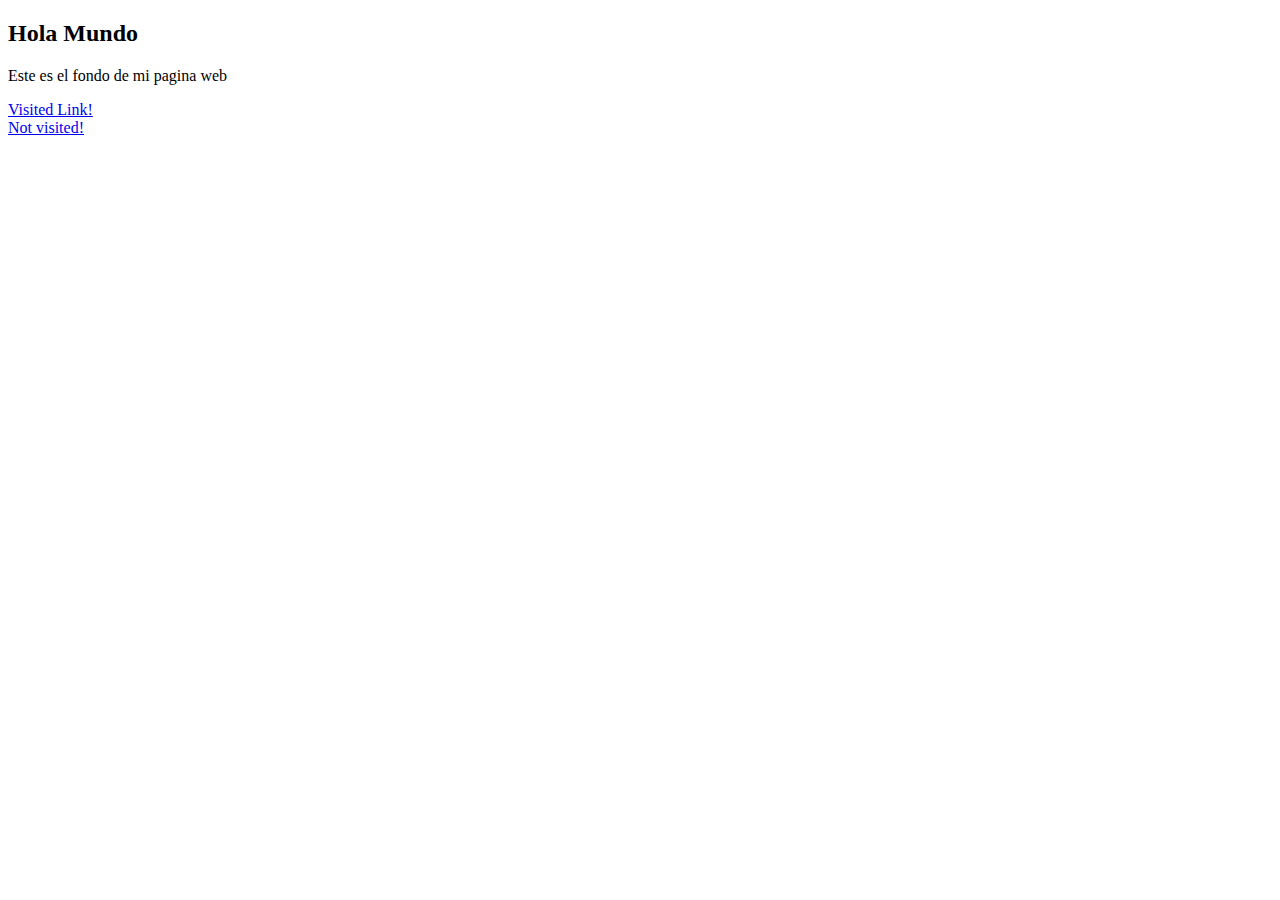
==== index.html @ 6adc0764 "Create index.html" ====
<!DOCTYPE html>
<html>
<head>
        <link rel="stylesheet" href="estilos/style.css">
</head>
<body>

<div id="example3">
  <div id="text">
  <h2>Hola Mundo</h2>
  <p>Este es el fondo de mi pagina web</p>
    </div>
</div>

<div>
  <a href="https://www.gorillaz.com/" target="_blank">
    Visited Link!</a><br>

  <a href="https://www.abc.net.au/news/2022-06-30/cricket-australia-responds-to-seven-network-court-action/101198646" target="_blank">Not visited!</a>

</div>

<div class="my_div"></div>

<div class="my_div2"></div>

</body>
</html>
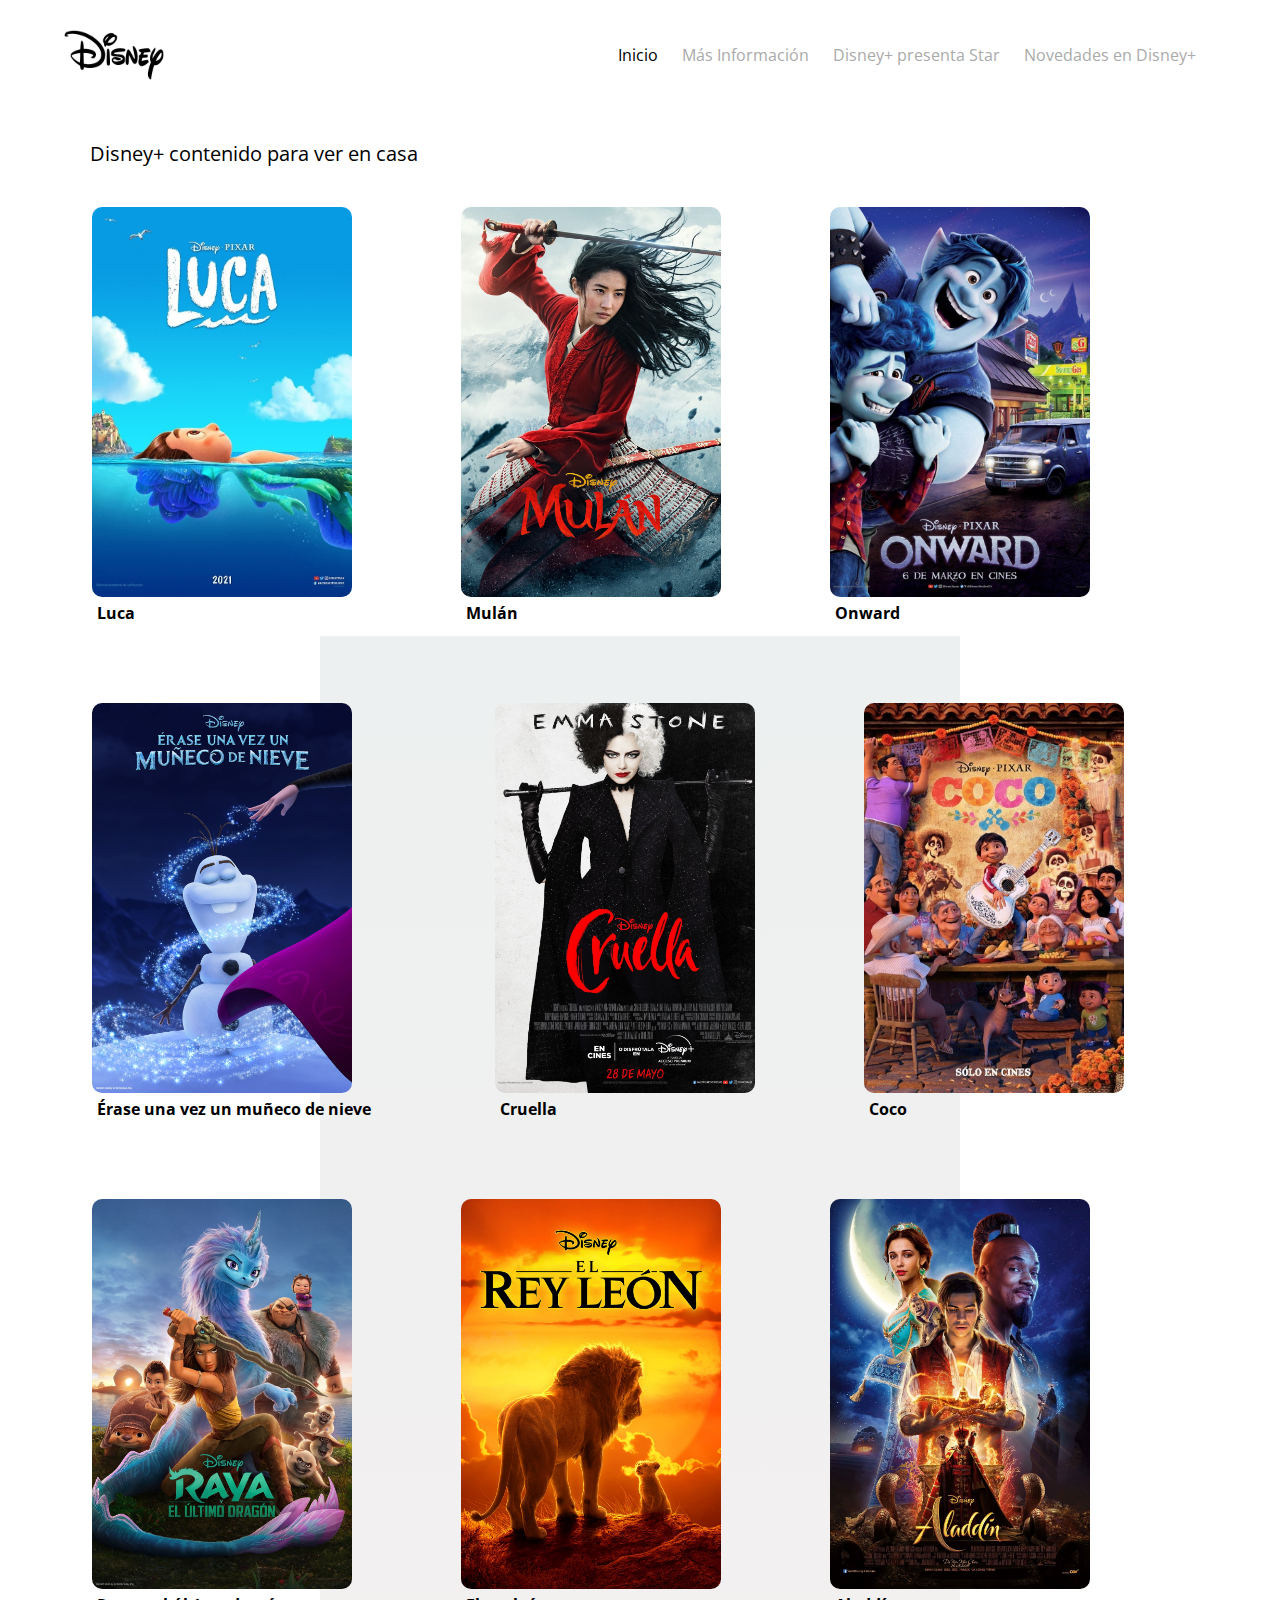
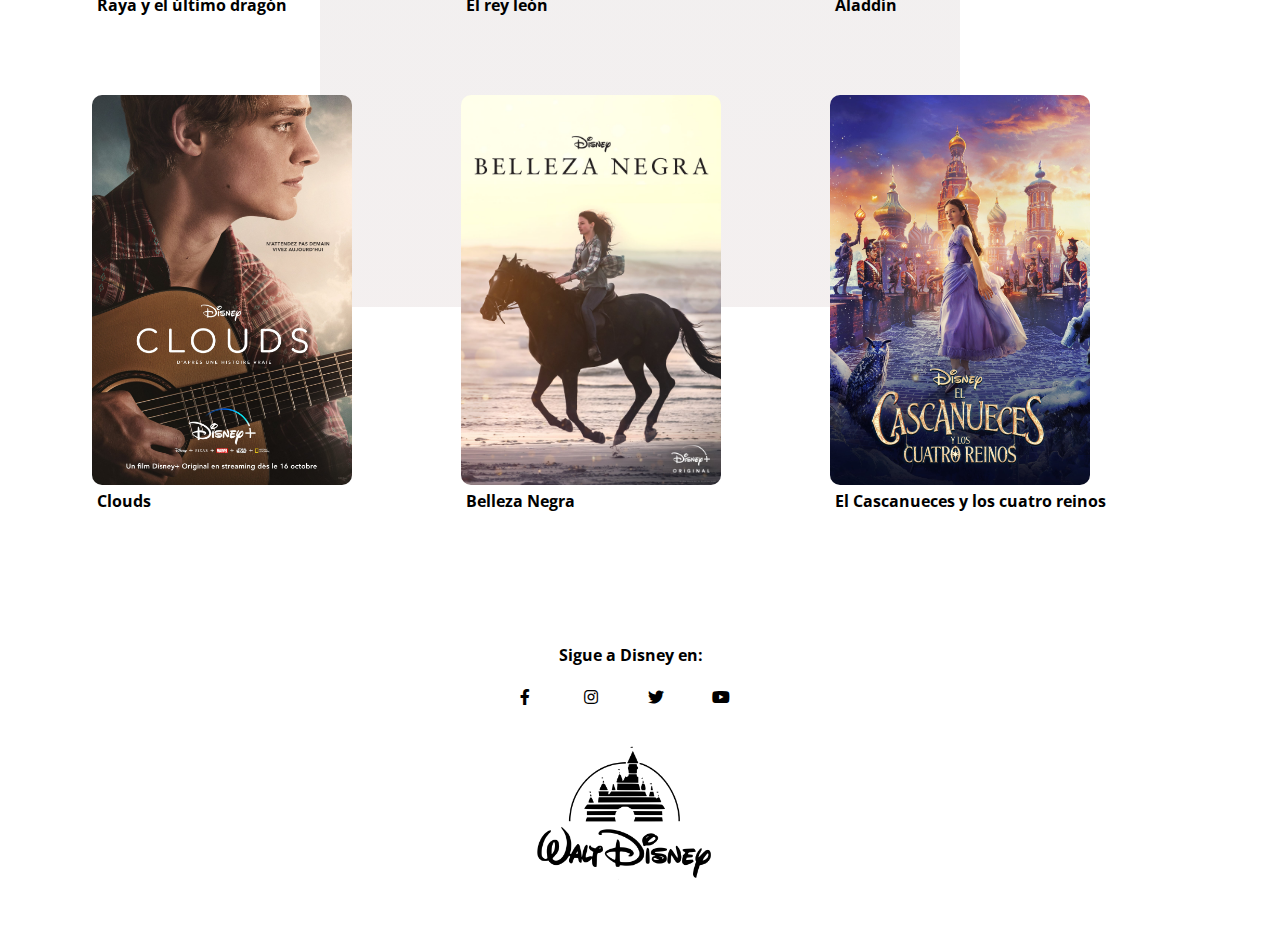
==== commit 99a4a3a1: "Add files via upload" ====
--- a/index.html
+++ b/index.html
@@ -1,28 +1,118 @@
-<!DOCTYPE html>
-<html>
-<head>
-        <link rel="stylesheet" href="estilos/style.css">
-</head>
-<body>
-
-<div id="example3">
-  <div id="text">
-  <h2>Hola Mundo</h2>
-  <p>Este es el fondo de mi pagina web</p>
-    </div>
-</div>
-
-<div>
-  <a href="https://www.gorillaz.com/" target="_blank">
-    Visited Link!</a><br>
-
-  <a href="https://www.abc.net.au/news/2022-06-30/cricket-australia-responds-to-seven-network-court-action/101198646" target="_blank">Not visited!</a>
-
-</div>
-
-<div class="my_div"></div>
-
-<div class="my_div2"></div>
-
-</body>
-</html>
+<!DOCTYPE html>
+<html lang="es">
+<head>
+	<meta charset="UTF-8">
+	<meta name="viewport" content="width=device-width, initial-scale=1.0">
+	<link rel="stylesheet" href="css/estilos.css">
+	<link href="https://fonts.googleapis.com/css2?family=Bebas+Neue&family=Open+Sans:wght@400;600&display=swap" rel="stylesheet"> 
+	<link rel="stylesheet" href="https://cdnjs.cloudflare.com/ajax/libs/font-awesome/5.10.2/css/all.css">
+	<!--AUTOR: FABIO GAMALIEL SEPA MORA
+	CARRERA: SOFTWARE
+-->
+	<title>Películas de Disney</title>
+</head>
+<body>
+	<header>
+		<div class="contenedor">
+			<img src="img/disney2.png" alt="">
+			<nav>
+				<a href="index.html" class="activo">Inicio</a>
+				<a href="https://www.disneyplus.com/es-ec?cid=DTCI-Synergy-DDN-Site-Acquisition-ESSustain-ES-DisneyPlus-DisneyPlus-ES-NavLink-Disney.es_Sustain_navbar-NA">Más Información</a>
+				<a href="https://disney.es/disney-plus-star">Disney+ presenta Star</a>
+				<a href="https://disney.es/que-ver-en-disney-plus-en-julio-2022">Novedades en Disney+</a>
+			</nav>
+		</div>
+	</header>
+    <div class="titulo">
+		Disney+ contenido para ver en casa 
+    </div>
+
+	<div class="peliculas">
+		<div class="peli">
+			<a style="text-decoration:none" href="templates/Luca.html">
+				<img src="img/1.jpg">
+				<h3 class="nombre">Luca</h3>
+			</a>
+		</div>
+		<div class="peli">
+			<a style="text-decoration:none" href="templates/Mulan.html">
+			    <img src="img/2.jpg">
+			    <h3 class="nombre">Mulán</h3>
+		    </a>
+		</div>
+		<div class="peli">
+			<a style="text-decoration:none" href="templates/Onward.html">
+				<img src="img/3.jpg">
+				<h3 class="nombre">Onward</h3>
+			</a>
+		</div>
+		<div class="peli">
+			<a style="text-decoration:none" href="templates/MuñecoNieve.html">
+				<img src="img/4.jpg">
+				<h3 class="nombre">Érase una vez un muñeco de nieve</h3>
+			</a>
+		</div>
+		<div class="peli">
+			<a style="text-decoration:none" href="templates/Cruella.html">
+				<img src="img/5.jpg">
+				<h3 class="nombre">Cruella</h3>
+			</a>
+		</div>
+		<div class="peli">
+			<a style="text-decoration:none" href="templates/Coco.html">
+				<img src="img/6.jpg">
+				<h3 class="nombre">Coco</h3>
+			</a>
+		</div>
+		<div class="peli">
+			<a style="text-decoration:none" href="templates/Raya.html">
+				<img src="img/7.jpg">
+				<h3 class="nombre">Raya y el último dragón</h3>
+			</a>
+		</div>
+		<div class="peli">
+			<a style="text-decoration:none" href="templates/ReyLeon.html">
+				<img src="img/8.jpg">
+				<h3 class="nombre">El rey león</h3>
+			</a>
+		</div>
+		<div class="peli">
+			<a style="text-decoration:none" href="templates/Aladdín.html">
+				<img src="img/9.jpg">
+				<h3 class="nombre">Aladdín</h3>
+			</a>
+		</div>
+		<div class="peli">
+			<a style="text-decoration:none" href="templates/Clouds.html">
+				<img src="img/10.jpg">
+				<h3 class="nombre">Clouds</h3>
+			</a>
+		</div>
+		<div class="peli">
+			<a style="text-decoration:none" href="templates/BellezaNegra.html"> 
+				<img src="img/11.jpg">
+				<h3 class="nombre">Belleza Negra</h3>	
+			</a>
+		</div>
+		<div class="peli">
+			<a style="text-decoration:none" href="templates/Cascanueces.html"> 
+				<img src="img/12.jpg">
+				<h3 class="nombre">El Cascanueces y los cuatro reinos</h3>
+			</a>
+		</div>
+	</div>
+
+	<footer class="pie">
+		<div class="social-networks">
+			<h3 class="seguir">Sigue a Disney en:</h3>
+			<a href="https://www.facebook.com/Disney" class="facebook"><i class="fab fa-facebook-f"></i></a>
+			<a href="https://www.instagram.com/disney/?fbclid=IwAR00NtNCt5q-VRu5GfePNlV9cIYCcRZRZ7cyBr2Y8-zN4H1AwMSTF_XSarM" class="instagram"><i class="fab fa-instagram"></i></a>
+			<a href="https://twitter.com/DisneySpain" class="twitter"><i class="fab fa-twitter"></i></a>
+			<a href="https://www.youtube.com/user/DisneyChannelLA" class="youtube"><i class="fab fa-youtube"></i></a>
+			<div class="Disney">
+				<img src="img/disney.png" alt="" width="220px" height="150px"/>
+			</div>
+		</div>
+	</footer>
+</body>
+</html>--- a/css/estilos.css
+++ b/css/estilos.css
@@ -0,0 +1,130 @@
+* {
+	margin: 0;
+	padding: 0;
+	box-sizing: border-box;
+	
+	
+}
+
+body {
+	background: linear-gradient(rgb(237, 240, 240), rgba(239, 233, 233, 0.7))
+    , url("https://upload.wikimedia.org/wikipedia/commons/thumb/3/3e/Disney%2B_logo.svg/2560px-Disney%2B_logo.svg.png");
+    background-repeat: no-repeat;
+    background-position: center;
+    background-size:  50% 50%;
+	/*background: var(--fondo);*/
+	font-family: 'Open Sans', sans-serif;
+}
+.contenedor {
+	width: 90%;
+	margin: auto;
+}
+.contenedor img{
+	width: 100px;
+	height: 50px;
+}
+header {
+	padding: 30px 0;
+}
+/* poner a la izquierda*/
+header .contenedor {
+	display: flex;
+	justify-content: space-between;
+	align-items: center;
+}
+
+/* color de la lista*/
+header nav a {
+	color: #AAA;
+	text-decoration: none;
+	margin-right: 20px;
+}
+
+header nav a:hover,
+header nav a.activo {
+	color: black;
+}
+
+.titulo{
+	font-family: 'Open Sans', sans-serif;
+    font-size: 20px;
+    background-size: cover;
+       width: 1330px;
+       height: 40px;
+    padding: 20px;
+    margin-top: 10px;
+    margin-bottom: 0px;
+    margin-left: 70px;
+    margin-right: 0px;
+}
+
+.peli img{
+    width: 260px;
+    height: 390px;
+	margin-top: 15px;
+	margin-left: 60px;
+	margin-right: -15px;
+	border-radius: 10px;
+}
+
+.peli{
+	margin: 1em;
+	padding: 1em;
+	float: left;
+}
+.nombre{
+	color: #000000;
+	margin-left: 65px;
+	font-family: 'Open Sans', sans-serif;
+	font-size: 16px;
+}
+
+/* redes sociales de Disney*/
+.social-networks a {
+    display: inline-flex;
+    color: #000000;
+    height: 48px;
+    width: 48px;
+    background-color: #000000;
+    text-decoration: none;
+    border-radius: 50%;
+    margin: 0 6px;
+    transition: transform 0.4s;
+}
+
+.social-networks a:hover {
+    transform: scale(1.3);
+}
+
+.social-networks a.facebook {
+    background-color: white;
+}
+
+.social-networks a.twitter {
+    background-color: white;
+}
+
+
+.social-networks a.youtube {
+    background-color: white;
+}
+
+.social-networks a.instagram {
+    background-color: white;
+}
+
+.pie{
+	
+    clear: both;
+    padding: 50px;
+	justify-content: center;
+	align-items: center;
+	display: flex;
+}
+.seguir{
+	margin-top: 30px;
+	margin-left: 25px;
+	padding: 20px;
+	font-family: 'Open Sans', sans-serif;
+	font-size: 16px;
+}
